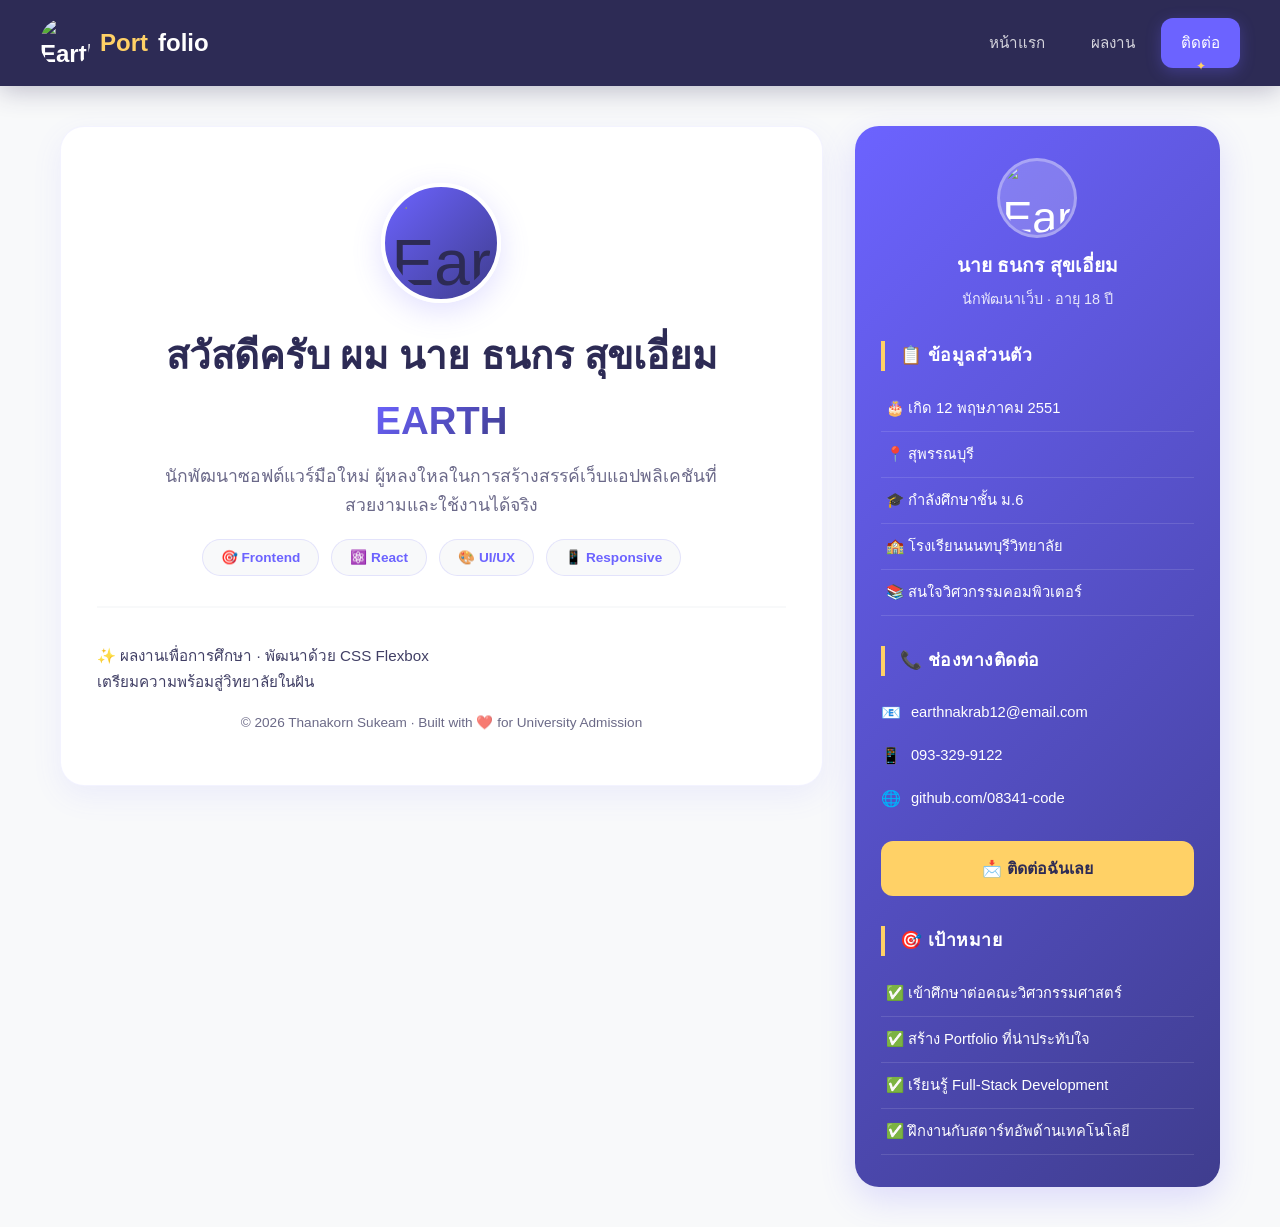
==== contact.html @ d4adb7a2 "Add files via upload" ====
<!DOCTYPE html>
<html lang="th">
<head>
    <meta charset="UTF-8">
    <meta name="viewport" content="width=device-width, initial-scale=1.0">
    <title> ผลงานเพื่อการศึกษา - Portfolio</title>
    <link rel="stylesheet" href="style.css">
</head>
<body>
    <!-- กิจกรรมที่ 2: NAVIGATION BAR - เมนูนำทาง -->
   
    <nav class="navbar">
        <div class="nav-container">
            <a href="index.html" class="logo">
            <img src="images/My EARTH.jpg" alt="Earth Logo" style="width: 50px; height: 50px; border-radius: 50%">
            <span>Port</span>folio</a>
            <ul class="nav-menu">
                <li><a href="index.html">หน้าแรก</a></li>
                <li><a href="portfolio.html">ผลงาน</a></li>
                <li><a href="contact.html" class="active">ติดต่อ</a></li>
            </ul>
        </div>
    </nav>
    <div class="container">
        <div class="flex-layout">
            <main class="content">
                <section class="hero">
                    <div class="hero-avatar"><img src="images/My EARTH.jpg" alt="Earth Logo" style="width: 100px; height: 100px; border-radius: 50%"></div>
                    <h1>สวัสดีครับ ผม นาย ธนกร สุขเอี่ยม <span>EARTH</span></h1>
                    <p>นักพัฒนาซอฟต์แวร์มือใหม่ ผู้หลงใหลในการสร้างสรรค์เว็บแอปพลิเคชันที่สวยงามและใช้งานได้จริง</p>
                    <div class="hero-tags">
                        <span>🎯 Frontend</span>
                        <span>⚛️ React</span>
                        <span>🎨 UI/UX</span>
                        <span>📱 Responsive</span>
                    </div>
                </section>
                <div class="footer-info">
                    <p>✨ ผลงานเพื่อการศึกษา · พัฒนาด้วย CSS Flexbox</p>
                    <p class="footer-note">เตรียมความพร้อมสู่วิทยาลัยในฝัน</p>
                </div>

                <div class="footer-bottom">
                    <p>© 2026 Thanakorn Sukeam · Built with ❤️ for University Admission</p>
                </div>
            </main>

            <aside class="sidebar">
                <div class="profile-intro">
                    <div class="avatar-sm"><img src="images/My EARTH.jpg" alt="Earth Logo" style="width: 70px; height: 70px; border-radius: 50%"></div>
                    <h4>นาย ธนกร สุขเอี่ยม</h4>
                    <p>นักพัฒนาเว็บ · อายุ 18 ปี</p>
                </div>

                <h3>📋 ข้อมูลส่วนตัว</h3>
                <ul>
                    <li>🎂 เกิด 12 พฤษภาคม 2551</li>
                    <li>📍 สุพรรณบุรี</li>
                    <li>🎓 กำลังศึกษาชั้น ม.6</li>
                    <li>🏫 โรงเรียนนนทบุรีวิทยาลัย</li>
                    <li>📚 สนใจวิศวกรรมคอมพิวเตอร์</li>
                </ul>

                <h3>📞 ช่องทางติดต่อ</h3>
                <ul class="contact-info">
                    <li>earthnakrab12@email.com</li>
                    <li>093-329-9122</li>
                    <li>github.com/08341-code</li>
                </ul>

                <a href="#" class="btn-contact">📩 ติดต่อฉันเลย</a>

                <h3>🎯 เป้าหมาย</h3>
                <ul>
                    <li>✅ เข้าศึกษาต่อคณะวิศวกรรมศาสตร์</li>
                    <li>✅ สร้าง Portfolio ที่น่าประทับใจ</li>
                    <li>✅ เรียนรู้ Full-Stack Development</li>
                    <li>✅ ฝึกงานกับสตาร์ทอัพด้านเทคโนโลยี</li>
                </ul>
            </aside>
        </div>
    </div>

</body>
</html>
---- style.css ----
/* ======================================== */
        /* RESET & BASE STYLES      */
        /* ======================================== */
        * {
            box-sizing: border-box;
            margin: 0;
            padding: 0;
        }

        body {
            font-family: 'Sarabun', 'Prompt', 'Kanit', sans-serif;
            background: #F8F9FA;
            color: #2D2B55;
            line-height: 1.7;
        }

        a {
            text-decoration: none;
            color: inherit;
        }
        /* ======================================== */
        /* กิจกรรมที่ 2: NAVIGATION BAR - เมนูนำทาง */
        /* ======================================== */
        .navbar {
            background: #2D2B55; /* แทน --secondary */
            padding: 0 30px;
            position: sticky;
            top: 0;
            z-index: 1000;
            box-shadow: 0 4px 25px #2d2b554d;
            backdrop-filter: blur(10px);
        }

        /* กิจกรรมที่ 3.3: การจัดวางด้วย Flexbox */
        .nav-container {
            display: flex;
            justify-content: space-between;
            align-items: center;
            max-width: 1200px;
            margin: 0 auto;
        }

        .logo {
            color: #FFFFFF; /* แทน --white */
            font-size: 1.5rem;
            font-weight: 700;
            padding: 18px 0;
            display: flex;
            align-items: center;
            gap: 10px;
            transition: all 0.4s cubic-bezier(0.25, 0.46, 0.45, 0.94); /* แทน --transition */
        }

        .logo span {
            color: #FFD166; /* แทน --accent */
        }

        /* กิจกรรมที่ 4.2: Transition & Transform */
        .logo:hover {
            transform: scale(1.05);
            color: #FFD166; /* แทน --accent */
        }

        .nav-menu {
            display: flex;
            list-style: none;
            gap: 6px;
            margin: 0;
            padding: 0;
        }

        .nav-menu a {
            color: rgba(255, 255, 255, 0.8);
            padding: 12px 20px;
            display: block;
            border-radius: 12px; /* แทน --radius-sm */
            transition: all 0.4s cubic-bezier(0.25, 0.46, 0.45, 0.94); /* แทน --transition */
            font-weight: 500;
            font-size: 0.95rem;
            position: relative;
        }

        .nav-menu a:hover {
            background: #6C63FF; /* แทน --primary */
            color: #FFFFFF; /* แทน --white */
            transform: translateY(-2px);
            box-shadow: 0 6px 20px rgba(108, 99, 255, 0.4);
        }

        .nav-menu .active {
            background: #6C63FF; /* แทน --primary */
            color: #FFFFFF; /* แทน --white */
            box-shadow: 0 4px 15px rgba(108, 99, 255, 0.3);
        }

        .nav-menu .active::after {
            content: '✦';
            position: absolute;
            bottom: -8px;
            left: 50%;
            transform: translateX(-50%);
            color: #FFD166; /* แทน --accent */
            font-size: 12px;
        }
        /* ======================================== */
        /* กิจกรรมที่ 2.1: CONTAINER & FLEX LAYOUT  */
        /* ======================================== */
        .container {
            max-width: 1200px;
            margin: 0 auto;
            padding: 40px 20px;
        }

        .flex-layout {
            display: flex;
            gap: 32px;
            align-items: flex-start;
        }
        /* ======================================== */
        /* กิจกรรมที่ 2.2: MAIN CONTENT - Semantic HTML */
        /* ======================================== */
        .content {
            flex: 2.2;
            background: #FFFFFF; /* แทน --white */
            padding: 36px;
            border-radius: 24px; /* แทน --radius-md */
            box-shadow: 0 10px 30px #6c63ff16; /* แทน --shadow-sm */
            border: 1px solid #6c63ff14;
        }

        /* Hero Section */
        .hero {
            text-align: center;
            padding: 20px 0 30px;
            border-bottom: 2px solid #F8F9FA; /* แทน --light */
            margin-bottom: 35px;
        }

        .hero-avatar {
            width: 120px;
            height: 120px;
            background: linear-gradient(135deg, #6C63FF, #3F3D8E); /* แทน --gradient-main */
            border-radius: 50%;
            display: flex;
            align-items: center;
            justify-content: center;
            margin: 0 auto 20px;
            font-size: 4rem;
            box-shadow: 0 8px 30px rgba(108, 99, 255, 0.2); /* แทน --shadow-md */
            border: 4px solid #FFFFFF; /* แทน --white */
            transition: all 0.4s cubic-bezier(0.25, 0.46, 0.45, 0.94); /* แทน --transition */
        }

        /* กิจกรรมที่ 4.2: Transition & Transform */
        .hero-avatar:hover {
            transform: scale(1.05) rotate(-5deg);
        }

        .hero h1 {
            color: #2D2B55; /* แทน --secondary */
            font-size: 2.4rem;
            margin-bottom: 8px;
        }

        .hero h1 span {
            background: linear-gradient(135deg, #6C63FF, #3F3D8E); /* แทน --gradient-main */
            -webkit-background-clip: text;
            -webkit-text-fill-color: transparent;
            background-clip: text;
        }

        .hero p {
            color: #6C6A8A; /* แทน --text-light */
            font-size: 1.1rem;
            max-width: 600px;
            margin: 0 auto;
        }

        .hero-tags {
            display: flex;
            gap: 12px;
            justify-content: center;
            flex-wrap: wrap;
            margin-top: 18px;
        }

        .hero-tags span {
            background: #F8F9FA; /* แทน --light */
            padding: 6px 18px;
            border-radius: 30px;
            font-size: 0.85rem;
            color: #6C63FF; /* แทน --primary */
            font-weight: 600;
            border: 1px solid #6c63ff26;
            transition: all 0.4s cubic-bezier(0.25, 0.46, 0.45, 0.94); /* แทน --transition */
        }

        .hero-tags span:hover {
            background: #6C63FF; /* แทน --primary */
            color: #FFFFFF; /* แทน --white */
            transform: translateY(-2px);
            box-shadow: 0 4px 15px rgba(108, 99, 255, 0.15); /* แทน --shadow-sm */
        }

        /* Section Headers */
        .section-title {
            color: #2D2B55; /* แทน --secondary */
            font-size: 1.6rem;
            margin: 40px 0 20px;
            display: flex;
            align-items: center;
            gap: 12px;
        }

        .section-title::after {
            content: '';
            flex: 1;
            height: 2px;
            background: linear-gradient(to right, #6C63FF, transparent); /* แทน --primary */
        }
        /* ======================================== */
        /* กิจกรรมที่ 2.3: CARD GRID - ผลงานของฉัน   */
        /* ======================================== */
        .card-grid {
            display: grid;
            grid-template-columns: repeat(2, minmax(0, 1fr));
            gap: 22px;
            margin-top: 10px;
        }
        /* กิจกรรมที่ 2.3.1: Box Model */
        .card {
            flex: 1 1 260px;
            background: linear-gradient(135deg, #FFFFFF, #F0EFFF); /* แทน --gradient-card */
            border-radius: 20px; /* แทน --radius-md */
            overflow: hidden;
            box-shadow: 0 4px 15px #6c63ff26; /* แทน --shadow-sm */
            transition: all 0.4s cubic-bezier(0.25, 0.46, 0.45, 0.94); /* แทน --transition */
            border: 1px solid #6c63ff0f;
            cursor: default;
            position: relative;
        }
        /* กิจกรรมที่ 2.3.2: Transition & Transform */
        .card:hover {
            transform: translateY(-12px) scale(1.01);
            box-shadow: 0 15px 45px #6c63ff40; /* แทน --shadow-lg */
            border-color: #8B83FF; /* แทน --primary-light */
        }

        .card-image {
            height: 160px;
            background: linear-gradient(135deg, #6C63FF, #3F3D8E); /* แทน --gradient-main */
            display: flex;
            align-items: center;
            justify-content: center;
            font-size: 4rem;
            color: #FFFFFF; /* แทน --white */
            position: relative;
            overflow: hidden;
        }

        .card-image::after {
            content: '';
            position: absolute;
            top: 0;
            left: 0;
            right: 0;
            bottom: 0;
            background: linear-gradient(180deg, transparent 50%, rgba(45, 43, 85, 0.3));
        }

        .card:nth-child(2) .card-image { background: linear-gradient(135deg, #FF6B6B, #EE5A24); }
        .card:nth-child(3) .card-image { background: linear-gradient(135deg, #00D2D3, #0097E6); }
        .card:nth-child(4) .card-image { background: linear-gradient(135deg, #F8A5C2, #F78FB3); }
        .card:nth-child(5) .card-image { background: linear-gradient(135deg, #74B9FF, #0984E3); }
        .card:nth-child(6) .card-image { background: linear-gradient(135deg, #55EFC4, #00B894); }

        .card h3 {
            padding: 18px 20px 8px;
            font-size: 1.1rem;
            color: #2D2B55; /* แทน --secondary */
        }

        .card p {
            padding: 0 20px 18px;
            color: #6C6A8A; /* แทน --text-light */
            font-size: 0.95rem;
            margin: 0;
        }

        .card-badge {
            display: inline-block;
            background: #6C63FF; /* แทน --primary */
            color: #FFFFFF; /* แทน --white */
            font-size: 0.7rem;
            padding: 3px 12px;
            border-radius: 30px;
            margin: 0 20px 18px;
            font-weight: 600;
            letter-spacing: 0.5px;
        }
        /* ======================================== */
        /* กิจกรรมที่ 2.3.4 SKILLS SECTION - ทักษะของฉัน             */
        /* ======================================== */
        .skills-grid {
            display: flex;
            gap: 15px;
            flex-wrap: wrap;
            margin-top: 10px;
        }

        .skill-item {
            background: #F8F9FA; /* แทน --light */
            padding: 10px 22px;
            border-radius: 30px;
            font-weight: 600;
            font-size: 0.9rem;
            color: #2D2B55; /* แทน --secondary */
            border: 1px solid #6c63ff1a;
            transition: all 0.4s cubic-bezier(0.25, 0.46, 0.45, 0.94); /* แทน --transition */
            display: flex;
            align-items: center;
            gap: 8px;
        }

        .skill-item:hover {
            background: #6C63FF; /* แทน --primary */
            color: #FFFFFF; /* แทน --white */
            transform: translateY(-3px);
            box-shadow: 0 4px 15px #6c63ff26; /* แทน --shadow-sm */
        }
        /* ======================================== */
        /* กิจกรรมที่ 3: SIDEBAR - ข้อมูลส่วนตัว    */
        /* ======================================== */
        .sidebar {
            flex: 1;
            background: linear-gradient(135deg, #6C63FF, #3F3D8E); /* แทน --gradient-main */
            color: #FFFFFF; /* แทน --white */
            padding: 32px 26px;
            border-radius: 24px; /* แทน --radius-md */
            box-shadow: 0 12px 35px rgba(108, 99, 255, 0.2); /* แทน --shadow-md */
            position: sticky;
            top: 100px;
            align-self: flex-start;
        }

        .sidebar h3 {
            border-left: 4px solid #FFD166; /* แทน --accent */
            padding-left: 15px;
            margin: 0 0 15px 0;
            font-size: 1.1rem;
            letter-spacing: 0.5px;
        }

        .sidebar h3:not(:first-child) {
            margin-top: 30px;
        }

        .sidebar .profile-intro {
            text-align: center;
            margin-bottom: 25px;
        }

        .sidebar .profile-intro .avatar-sm {
            width: 80px;
            height: 80px;
            background: #ffffff33;
            border-radius: 50%;
            display: flex;
            align-items: center;
            justify-content: center;
            margin: 0 auto 12px;
            font-size: 2.8rem;
            border: 3px solid rgba(255, 255, 255, 0.3);
        }

        .sidebar .profile-intro h4 {
            font-size: 1.2rem;
            margin-bottom: 4px;
        }

        .sidebar .profile-intro p {
            opacity: 0.85;
            font-size: 0.9rem;
        }

        .sidebar ul {
            list-style: none;
            padding: 0;
        }

        .sidebar li {
            padding: 10px 0;
            border-bottom: 1px solid #ffffff1f;
            font-size: 0.92rem;
            transition: all 0.4s cubic-bezier(0.25, 0.46, 0.45, 0.94); /* แทน --transition */
            padding-left: 5px;
            display: flex;
            align-items: center;
            gap: 10px;
        }

        .sidebar li:hover {
            padding-left: 15px;
            background: #ffffff14;
            border-radius: 6px;
        }

        .sidebar .contact-info li {
            border-bottom: none;
            padding: 8px 0;
        }

        .sidebar .contact-info li::before {
            content: '📧 ';
            font-size: 1rem;
        }
        .sidebar .contact-info li:nth-child(2)::before { content: '📱 '; }
        .sidebar .contact-info li:nth-child(3)::before { content: '🌐 '; }

        .sidebar .btn-contact {
            display: block;
            background: #FFD166; /* แทน --accent */
            color: #2D2B55; /* แทน --secondary */
            text-align: center;
            padding: 14px;
            border-radius: 12px; /* แทน --radius-sm */
            font-weight: 700;
            margin-top: 20px;
            transition: all 0.4s cubic-bezier(0.25, 0.46, 0.45, 0.94); /* แทน --transition */
            border: none;
            cursor: pointer;
        }

        .sidebar .btn-contact:hover {
            transform: scale(1.02);
            box-shadow: 0 8px 25px #ffd16666;
            background: #FFD93D;
        }
        /* ======================================== */
        /* กิจกรรมที่ 6: FOOTER - ส่วนท้าย        */
        /* ======================================== */
        .footer {
            background: #2D2B55; /* แทน --secondary */
            color: #F8F9FA; /* แทน --light */
            margin-top: 50px;
            border-top: 4px solid #6C63FF; /* แทน --primary */
        }

        .footer-content {
            max-width: 1200px;
            margin: 0 auto;
            padding: 35px 25px;
            display: flex;
            justify-content: space-between;
            align-items: center;
            flex-wrap: wrap;
            gap: 20px;
        }

        .footer-info p {
            font-size: 0.95rem;
            opacity: 0.9;
            margin: 0;
        }

        .footer-note {
            font-size: 0.85rem;
            margin-top: 4px;
            opacity: 0.7;
        }

        .footer-links {
            display: flex;
            gap: 25px;
            flex-wrap: wrap;
        }

        .footer-links a {
            color: #8B83FF; /* แทน --primary-light */
            font-weight: 500;
            transition: all 0.4s cubic-bezier(0.25, 0.46, 0.45, 0.94); /* แทน --transition */
            position: relative;
        }

        .footer-links a::after {
            content: '';
            position: absolute;
            bottom: -3px;
            left: 0;
            width: 0;
            height: 2px;
            background: #FFD166; /* แทน --accent */
            transition: all 0.4s cubic-bezier(0.25, 0.46, 0.45, 0.94); /* แทน --transition */
        }

        .footer-links a:hover {
            color: #FFD166; /* แทน --accent */
        }

        .footer-links a:hover::after {
            width: 100%;
        }

        .footer-bottom {
            border-top: 1px solid #ffffff14;
            padding: 15px 25px;
            text-align: center;
            font-size: 0.85rem;
            opacity: 0.7;
            max-width: 1200px;
            margin: 0 auto;
        }

        @media (max-width: 900px) {
            .flex-layout {
                flex-direction: column;
            }

            .sidebar {
                position: static;
                width: 100%;
            }

            .card-grid {
                grid-template-columns: 1fr;
            }
        }

        @media (max-width: 600px) {
            .navbar {
                padding: 0 16px;
            }

            .nav-container {
                flex-direction: column;
                padding: 12px 0;
                gap: 10px;
            }

            .nav-menu {
                flex-wrap: wrap;
                justify-content: center;
            }

            .content {
                padding: 22px;
            }

            .hero {
                padding: 10px 0 24px;
            }

            .hero h1 {
                font-size: 1.8rem;
            }

            .hero p {
                font-size: 1rem;
            }
        }
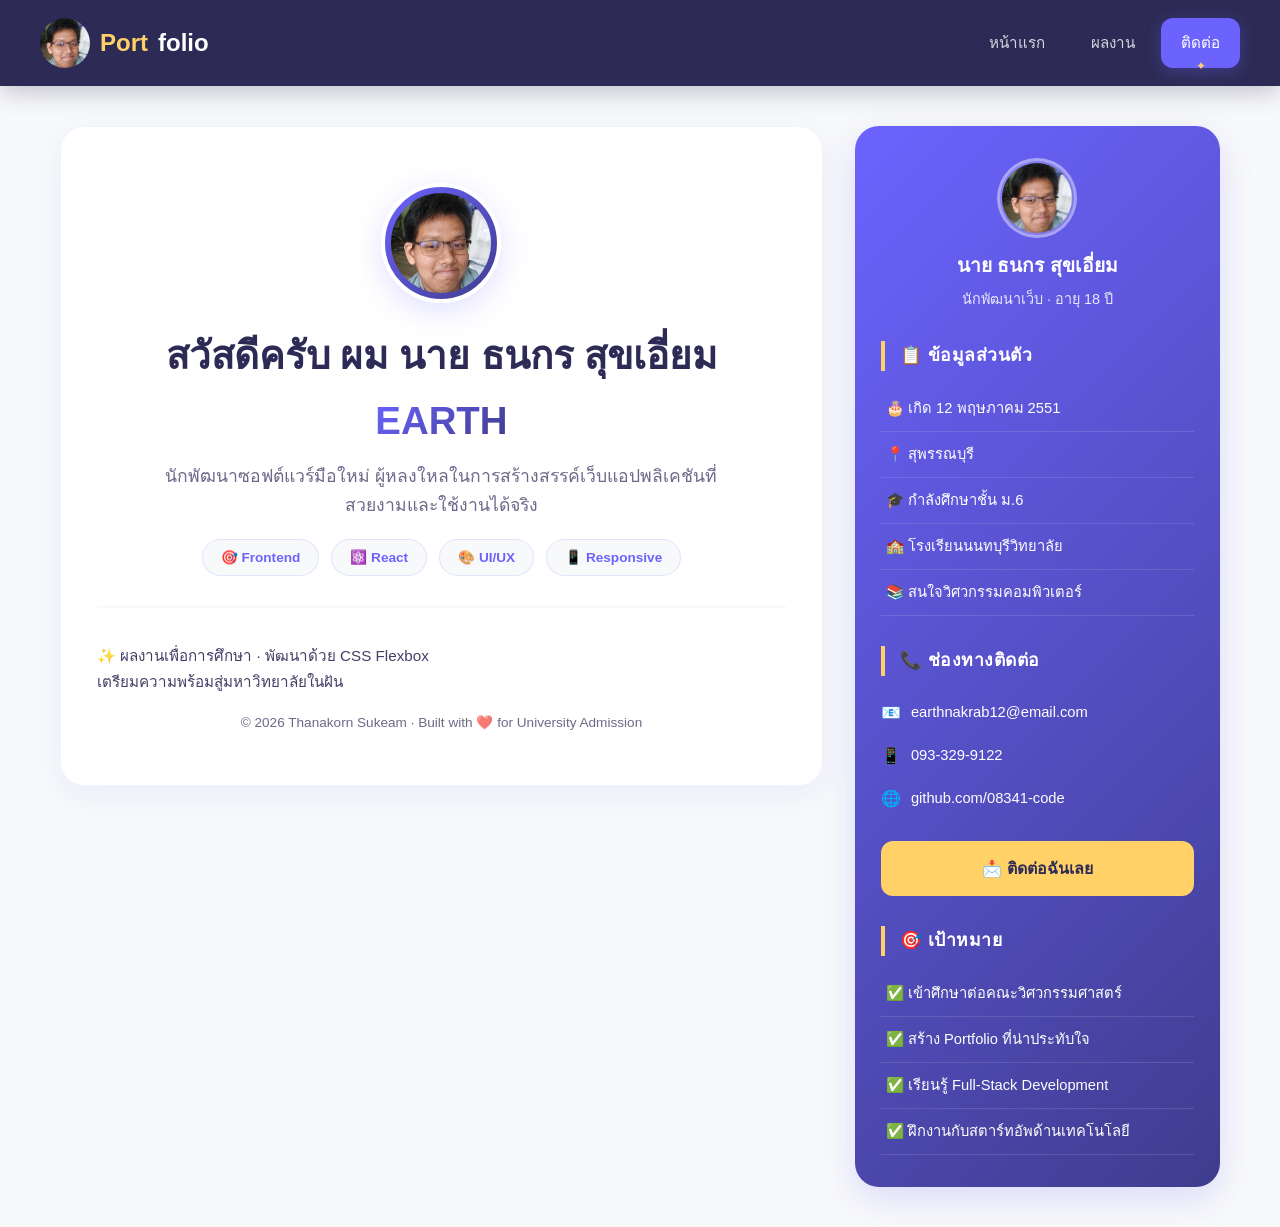
==== commit 2a53afb0: "Add files via upload" ====
--- a/contact.html
+++ b/contact.html
@@ -37,7 +37,7 @@
                 </section>
                 <div class="footer-info">
                     <p>✨ ผลงานเพื่อการศึกษา · พัฒนาด้วย CSS Flexbox</p>
-                    <p class="footer-note">เตรียมความพร้อมสู่วิทยาลัยในฝัน</p>
+                    <p class="footer-note">เตรียมความพร้อมสู่มหาวิทยาลัยในฝัน</p>
                 </div>
 
                 <div class="footer-bottom">
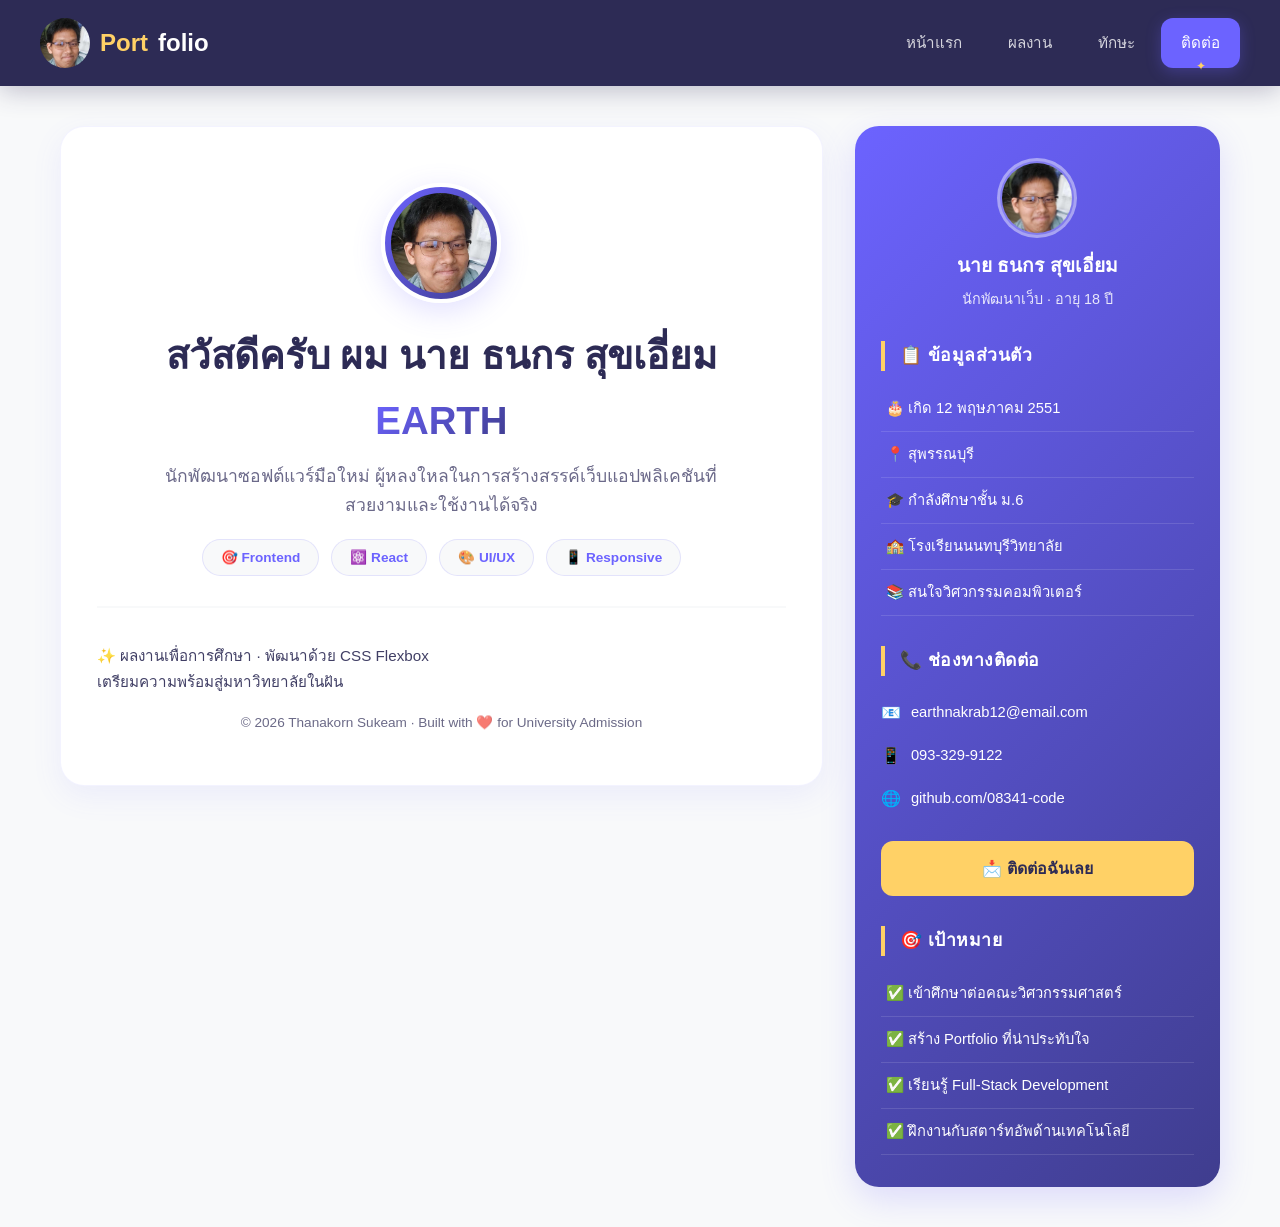
==== commit e7d91130: "Add files via upload" ====
--- a/contact.html
+++ b/contact.html
@@ -17,6 +17,7 @@
             <ul class="nav-menu">
                 <li><a href="index.html">หน้าแรก</a></li>
                 <li><a href="portfolio.html">ผลงาน</a></li>
+                <li><a href="skills.html">ทักษะ</a></li>
                 <li><a href="contact.html" class="active">ติดต่อ</a></li>
             </ul>
         </div>
